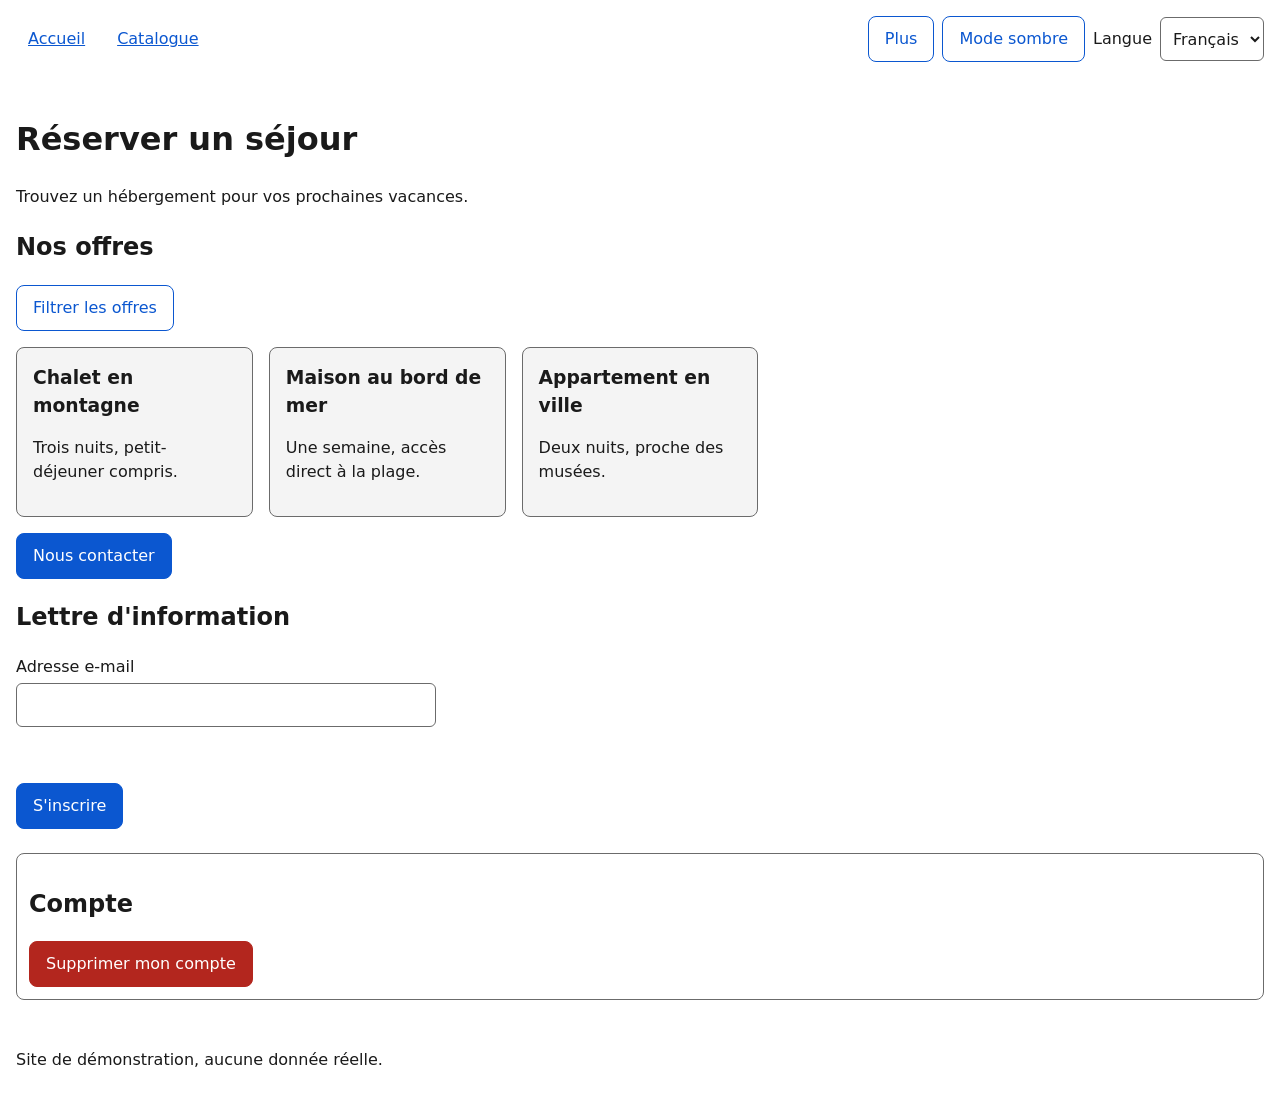
==== plugins/perfect-gui/tests/fixture-site/index.html @ 084798e5 "Ajoute l'exploration complète et la revue des scènes avant publication explore_site.py inventorie to" ====
<!doctype html>
<html lang="fr">
<head>
<meta charset="utf-8">
<meta name="viewport" content="width=device-width, initial-scale=1">
<link rel="icon" href="data:,">
<title>Accueil, séjours (site de test d'exploration)</title>
<link rel="stylesheet" href="app.css">
</head>
<body>
<a class="skip-link" href="#main">Aller au contenu</a>
<header class="site-header">
  <nav class="site-nav" aria-label="Navigation principale">
    <ul>
      <li><a href="index.html" aria-current="page" data-i18n="nav.home">Accueil</a></li>
      <li><a href="catalogue.html" data-i18n="nav.catalog">Catalogue</a></li>
    </ul>
  </nav>
  <div class="toolbar">
    <div class="more">
      <button class="btn btn-quiet" type="button" id="more-button" aria-haspopup="true" aria-expanded="false" aria-controls="more-menu" data-i18n="nav.more">Plus</button>
      <ul class="more-menu" id="more-menu" hidden>
        <li><a href="catalogue.html?tri=prix" data-i18n="more.help">Aide</a></li>
        <li><a href="catalogue.html?tri=nom" data-i18n="more.about">À propos</a></li>
      </ul>
    </div>
    <button class="btn btn-quiet" type="button" id="theme-toggle" aria-pressed="false" data-i18n="theme.toggle">Mode sombre</button>
    <label for="language" data-i18n="lang.label">Langue</label>
    <select id="language" name="langue">
      <option value="fr">Français</option>
      <option value="en">English</option>
    </select>
  </div>
</header>
<main id="main">
  <h1 data-i18n="home.title">Réserver un séjour</h1>
  <p data-i18n="home.intro">Trouvez un hébergement pour vos prochaines vacances.</p>
  <h2 data-i18n="home.offers">Nos offres</h2>
  <button class="btn btn-quiet" type="button" id="filter-button" aria-expanded="false" aria-controls="filters" data-i18n="filters.toggle">Filtrer les offres</button>
  <p class="filters" id="filters" hidden data-i18n="filters.text">Filtres : prix, dates, voyageurs.</p>
  <ul class="cards">
    <li class="card" id="featured-card"><h3 data-i18n="offer.chalet">Chalet en montagne</h3><p data-i18n="offer.chalet.text">Trois nuits, petit-déjeuner compris.</p></li>
    <li class="card"><h3 data-i18n="offer.sea">Maison au bord de mer</h3><p data-i18n="offer.sea.text">Une semaine, accès direct à la plage.</p></li>
    <li class="card"><h3 data-i18n="offer.city">Appartement en ville</h3><p data-i18n="offer.city.text">Deux nuits, proche des musées.</p></li>
  </ul>
  <p><button class="btn" type="button" id="contact-button" data-i18n="contact.open">Nous contacter</button></p>
  <dialog id="contact-dialog" aria-labelledby="contact-title">
    <h2 id="contact-title" data-i18n="contact.title">Contact</h2>
    <p data-i18n="contact.text">Écrivez-nous à l'adresse indiquée sur la réservation.</p>
    <button class="btn" type="button" id="contact-close" data-i18n="contact.close">Fermer</button>
  </dialog>
  <section aria-labelledby="news-title">
    <h2 id="news-title" data-i18n="news.title">Lettre d'information</h2>
    <form id="newsletter" method="post" action="/api/newsletter" novalidate>
      <div class="field">
        <label for="news-email" data-i18n="news.email">Adresse e-mail</label>
        <input id="news-email" name="email" type="email" autocomplete="email">
      </div>
      <p class="status" id="newsletter-status" role="status"></p>
      <button class="btn" type="submit" data-i18n="news.submit">S'inscrire</button>
    </form>
  </section>
  <section class="danger-zone" aria-labelledby="danger-title">
    <h2 id="danger-title" data-i18n="danger.title">Compte</h2>
    <button class="btn btn-danger" type="button" id="delete-account" data-i18n="danger.delete">Supprimer mon compte</button>
  </section>
</main>
<footer><p data-i18n="footer.text">Site de démonstration, aucune donnée réelle.</p></footer>
<script src="app.js"></script>
</body>
</html>
---- plugins/perfect-gui/tests/fixture-site/app.css ----
:root { --bg: #ffffff; --fg: #1a1a1a; --surface: #f4f4f4; --accent: #0b57d0; --on-accent: #ffffff; --border: #6b6b6b; --radius: 8px; }
:root.dark { --bg: #121212; --fg: #f1f1f1; --surface: #1e1e1e; --accent: #8ab4f8; --on-accent: #0b1a33; --border: #9a9a9a; }
@media (prefers-color-scheme: dark) {
  :root:not(.light) { --bg: #121212; --fg: #f1f1f1; --surface: #1e1e1e; --accent: #8ab4f8; --on-accent: #0b1a33; --border: #9a9a9a; }
}
* { box-sizing: border-box; }
a { color: var(--accent); }
body { margin: 0; font: 16px/1.5 system-ui, sans-serif; background: var(--bg); color: var(--fg); }
header, main, footer { padding: 16px; }
.skip-link:not(:focus) { position: absolute; width: 1px; height: 1px; overflow: hidden; clip: rect(0 0 0 0); white-space: nowrap; }
.site-header { display: flex; flex-wrap: wrap; gap: 12px; align-items: center; justify-content: space-between; }
.site-nav ul { display: flex; flex-wrap: wrap; gap: 8px; list-style: none; margin: 0; padding: 0; }
.site-nav a { display: inline-block; padding: 10px 12px; min-height: 44px; color: var(--accent); }
.toolbar { display: flex; flex-wrap: wrap; gap: 8px; align-items: center; }
.btn { display: inline-flex; align-items: center; justify-content: center; min-height: 44px; padding: 10px 16px; border: 1px solid var(--accent); border-radius: var(--radius); background: var(--accent); color: var(--on-accent); font: inherit; cursor: pointer; }
.btn-quiet { background: var(--bg); color: var(--accent); }
select, input { min-height: 44px; padding: 8px; border: 1px solid var(--border); border-radius: 6px; background: var(--bg); color: var(--fg); font: inherit; }
.more { position: relative; }
.more-menu { position: absolute; left: 0; top: 100%; width: min(240px, 90vw); margin: 4px 0 0; padding: 8px; list-style: none; background: var(--surface); border: 1px solid var(--border); border-radius: var(--radius); z-index: 5; }
.more-menu a { display: block; padding: 10px; min-height: 44px; color: var(--fg); }
.cards { display: grid; grid-template-columns: repeat(auto-fill, minmax(220px, 1fr)); gap: 16px; padding: 0; list-style: none; }
.card { padding: 16px; border: 1px solid var(--border); border-radius: var(--radius); background: var(--surface); }
.card h3 { margin: 0 0 8px; }
.filters { margin: 12px 0; padding: 12px; border: 1px dashed var(--border); border-radius: var(--radius); }
.field { display: flex; flex-direction: column; gap: 4px; max-width: 420px; margin-bottom: 12px; }
.status { min-height: 1.5em; }
.tabs { display: flex; flex-wrap: wrap; gap: 8px; }
.tab-panel { padding: 12px 0; }
dialog { max-width: min(480px, 92vw); border: 1px solid var(--border); border-radius: var(--radius); background: var(--bg); color: var(--fg); }
dialog::backdrop { background: rgba(0, 0, 0, 0.5); }
.danger-zone { margin-top: 24px; padding: 12px; border: 1px solid var(--border); border-radius: var(--radius); }
.btn-danger { background: #b3261e; border-color: #b3261e; color: #ffffff; }
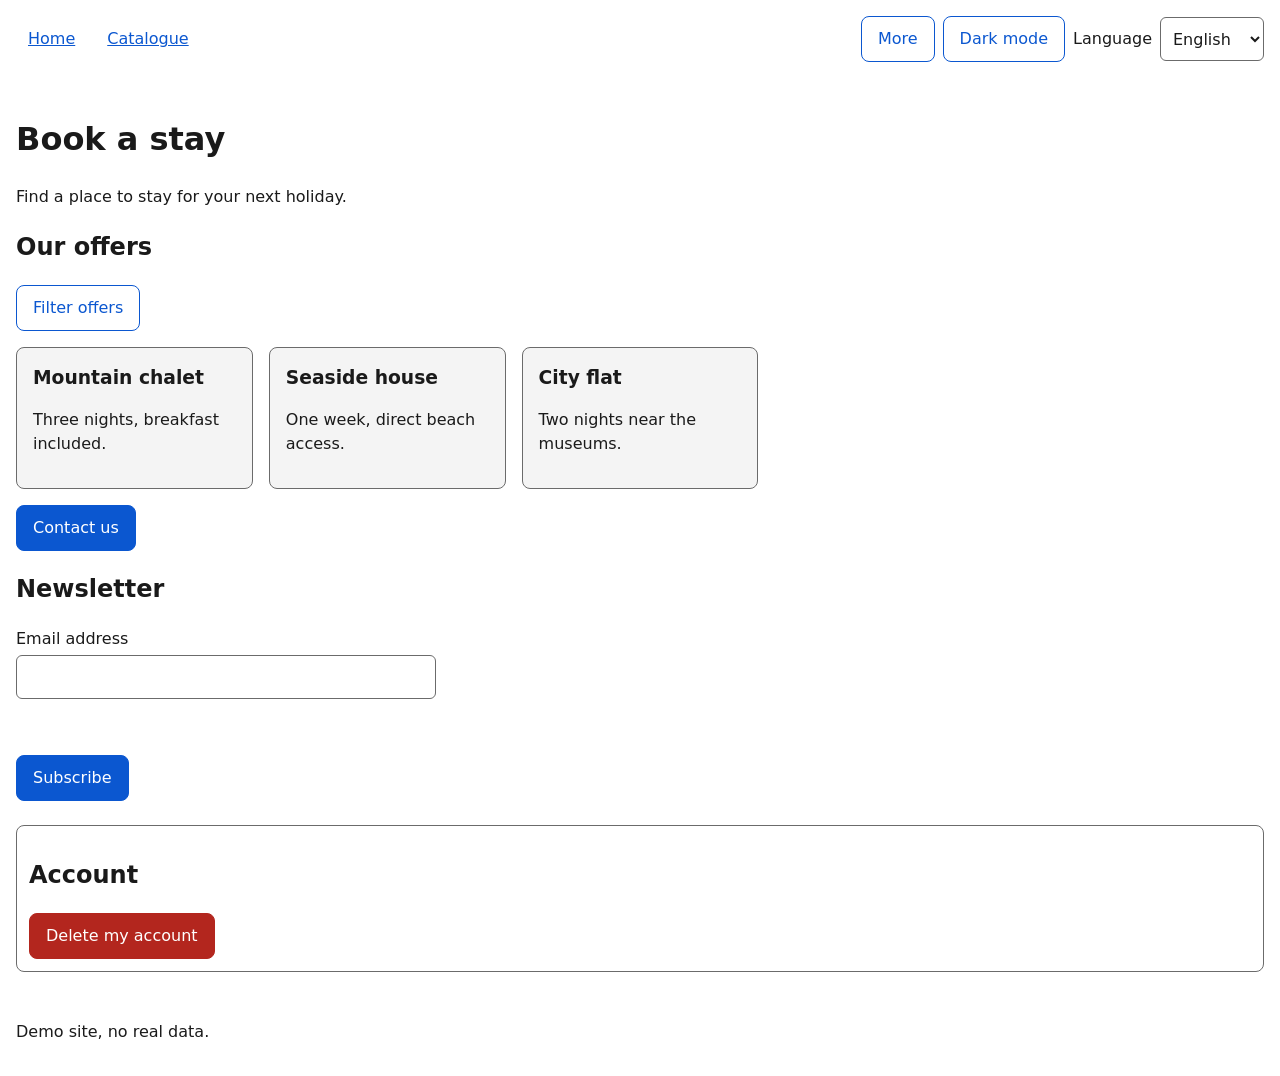
==== commit d7c007cd: "Translate the whole plugin to English (v1.2.0) Skill, references, commands, scripts (JSON keys, stat" ====
--- a/plugins/perfect-gui/tests/fixture-site/index.html
+++ b/plugins/perfect-gui/tests/fixture-site/index.html
@@ -1,71 +1,71 @@
 <!doctype html>
-<html lang="fr">
+<html lang="en">
 <head>
 <meta charset="utf-8">
 <meta name="viewport" content="width=device-width, initial-scale=1">
 <link rel="icon" href="data:,">
-<title>Accueil, séjours (site de test d'exploration)</title>
+<title>Home, stays (exploration test site)</title>
 <link rel="stylesheet" href="app.css">
 </head>
 <body>
-<a class="skip-link" href="#main">Aller au contenu</a>
+<a class="skip-link" href="#main">Skip to content</a>
 <header class="site-header">
-  <nav class="site-nav" aria-label="Navigation principale">
+  <nav class="site-nav" aria-label="Main navigation">
     <ul>
-      <li><a href="index.html" aria-current="page" data-i18n="nav.home">Accueil</a></li>
+      <li><a href="index.html" aria-current="page" data-i18n="nav.home">Home</a></li>
       <li><a href="catalogue.html" data-i18n="nav.catalog">Catalogue</a></li>
     </ul>
   </nav>
   <div class="toolbar">
     <div class="more">
-      <button class="btn btn-quiet" type="button" id="more-button" aria-haspopup="true" aria-expanded="false" aria-controls="more-menu" data-i18n="nav.more">Plus</button>
+      <button class="btn btn-quiet" type="button" id="more-button" aria-haspopup="true" aria-expanded="false" aria-controls="more-menu" data-i18n="nav.more">More</button>
       <ul class="more-menu" id="more-menu" hidden>
-        <li><a href="catalogue.html?tri=prix" data-i18n="more.help">Aide</a></li>
-        <li><a href="catalogue.html?tri=nom" data-i18n="more.about">À propos</a></li>
+        <li><a href="catalogue.html?sort=price" data-i18n="more.help">Help</a></li>
+        <li><a href="catalogue.html?sort=name" data-i18n="more.about">About us</a></li>
       </ul>
     </div>
-    <button class="btn btn-quiet" type="button" id="theme-toggle" aria-pressed="false" data-i18n="theme.toggle">Mode sombre</button>
-    <label for="language" data-i18n="lang.label">Langue</label>
-    <select id="language" name="langue">
+    <button class="btn btn-quiet" type="button" id="theme-toggle" aria-pressed="false" data-i18n="theme.toggle">Dark mode</button>
+    <label for="language" data-i18n="lang.label">Language</label>
+    <select id="language" name="language">
+      <option value="en">English</option>
       <option value="fr">Français</option>
-      <option value="en">English</option>
     </select>
   </div>
 </header>
 <main id="main">
-  <h1 data-i18n="home.title">Réserver un séjour</h1>
-  <p data-i18n="home.intro">Trouvez un hébergement pour vos prochaines vacances.</p>
-  <h2 data-i18n="home.offers">Nos offres</h2>
-  <button class="btn btn-quiet" type="button" id="filter-button" aria-expanded="false" aria-controls="filters" data-i18n="filters.toggle">Filtrer les offres</button>
-  <p class="filters" id="filters" hidden data-i18n="filters.text">Filtres : prix, dates, voyageurs.</p>
+  <h1 data-i18n="home.title">Book a stay</h1>
+  <p data-i18n="home.intro">Find a place to stay for your next holiday.</p>
+  <h2 data-i18n="home.offers">Our offers</h2>
+  <button class="btn btn-quiet" type="button" id="filter-button" aria-expanded="false" aria-controls="filters" data-i18n="filters.toggle">Filter offers</button>
+  <p class="filters" id="filters" hidden data-i18n="filters.text">Filters: price, dates, travellers.</p>
   <ul class="cards">
-    <li class="card" id="featured-card"><h3 data-i18n="offer.chalet">Chalet en montagne</h3><p data-i18n="offer.chalet.text">Trois nuits, petit-déjeuner compris.</p></li>
-    <li class="card"><h3 data-i18n="offer.sea">Maison au bord de mer</h3><p data-i18n="offer.sea.text">Une semaine, accès direct à la plage.</p></li>
-    <li class="card"><h3 data-i18n="offer.city">Appartement en ville</h3><p data-i18n="offer.city.text">Deux nuits, proche des musées.</p></li>
+    <li class="card" id="featured-card"><h3 data-i18n="offer.chalet">Mountain chalet</h3><p data-i18n="offer.chalet.text">Three nights, breakfast included.</p></li>
+    <li class="card"><h3 data-i18n="offer.sea">Seaside house</h3><p data-i18n="offer.sea.text">One week, direct beach access.</p></li>
+    <li class="card"><h3 data-i18n="offer.city">City flat</h3><p data-i18n="offer.city.text">Two nights near the museums.</p></li>
   </ul>
-  <p><button class="btn" type="button" id="contact-button" data-i18n="contact.open">Nous contacter</button></p>
+  <p><button class="btn" type="button" id="contact-button" data-i18n="contact.open">Contact us</button></p>
   <dialog id="contact-dialog" aria-labelledby="contact-title">
     <h2 id="contact-title" data-i18n="contact.title">Contact</h2>
-    <p data-i18n="contact.text">Écrivez-nous à l'adresse indiquée sur la réservation.</p>
-    <button class="btn" type="button" id="contact-close" data-i18n="contact.close">Fermer</button>
+    <p data-i18n="contact.text">Write to us at the address shown on the booking.</p>
+    <button class="btn" type="button" id="contact-close" data-i18n="contact.close">Close</button>
   </dialog>
   <section aria-labelledby="news-title">
-    <h2 id="news-title" data-i18n="news.title">Lettre d'information</h2>
+    <h2 id="news-title" data-i18n="news.title">Newsletter</h2>
     <form id="newsletter" method="post" action="/api/newsletter" novalidate>
       <div class="field">
-        <label for="news-email" data-i18n="news.email">Adresse e-mail</label>
+        <label for="news-email" data-i18n="news.email">Email address</label>
         <input id="news-email" name="email" type="email" autocomplete="email">
       </div>
       <p class="status" id="newsletter-status" role="status"></p>
-      <button class="btn" type="submit" data-i18n="news.submit">S'inscrire</button>
+      <button class="btn" type="submit" data-i18n="news.submit">Subscribe</button>
     </form>
   </section>
   <section class="danger-zone" aria-labelledby="danger-title">
-    <h2 id="danger-title" data-i18n="danger.title">Compte</h2>
-    <button class="btn btn-danger" type="button" id="delete-account" data-i18n="danger.delete">Supprimer mon compte</button>
+    <h2 id="danger-title" data-i18n="danger.title">Account</h2>
+    <button class="btn btn-danger" type="button" id="delete-account" data-i18n="danger.delete">Delete my account</button>
   </section>
 </main>
-<footer><p data-i18n="footer.text">Site de démonstration, aucune donnée réelle.</p></footer>
+<footer><p data-i18n="footer.text">Demo site, no real data.</p></footer>
 <script src="app.js"></script>
 </body>
 </html>
